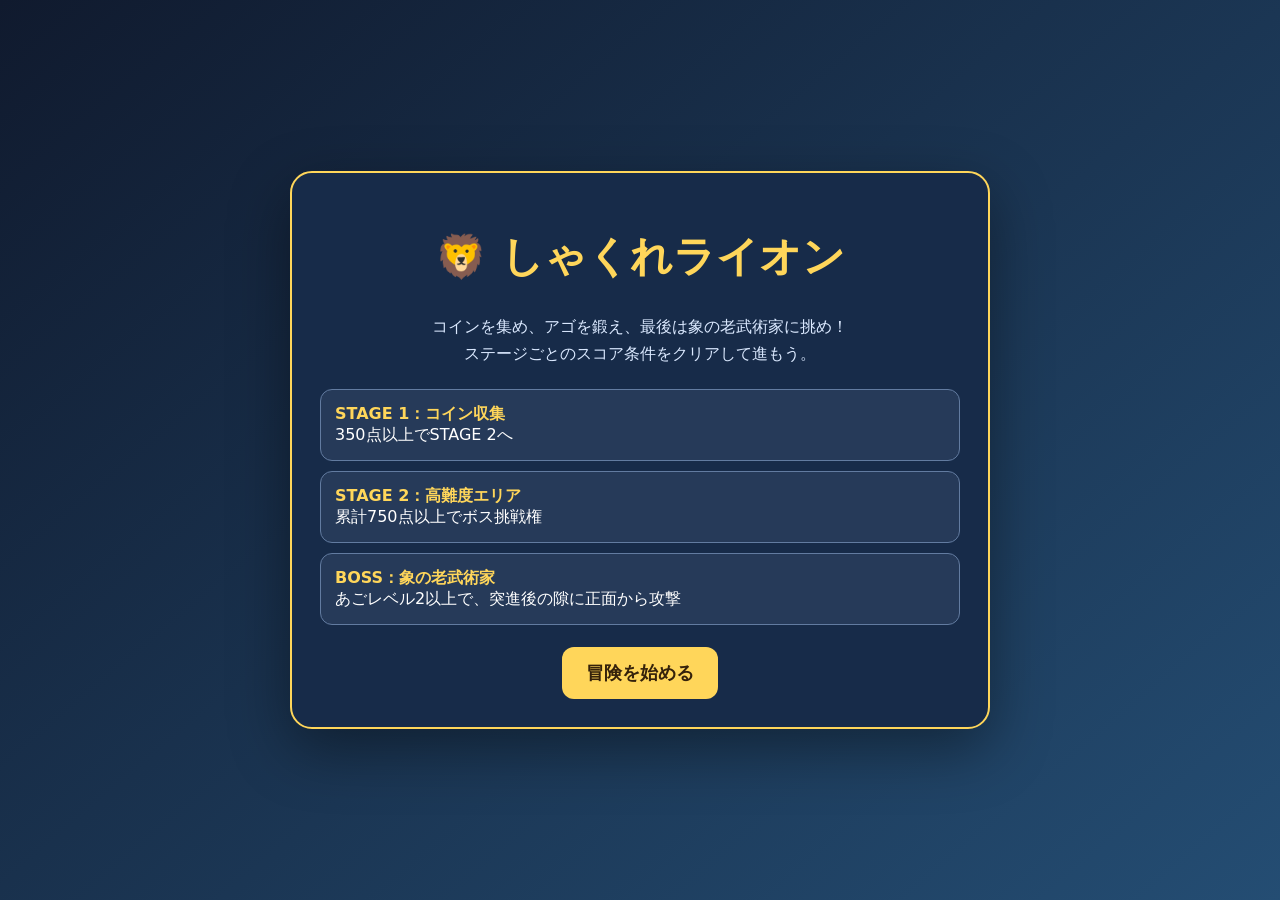
==== index.html @ 74971189 "Add files via upload" ====
<!doctype html><html lang="ja"><head><meta charset="utf-8"><meta name="viewport" content="width=device-width,initial-scale=1"><title>しゃくれライオン・アドベンチャー</title><style>*{box-sizing:border-box}body{margin:0;background:linear-gradient(140deg,#101a2e,#244d73);color:white;font-family:system-ui,sans-serif;min-height:100vh;display:grid;place-items:center;padding:18px}.card{max-width:700px;width:100%;padding:28px;border:2px solid #ffd65a;border-radius:22px;background:#172b49;text-align:center;box-shadow:0 20px 60px #0006}h1{color:#ffd65a;font-size:clamp(26px,6vw,42px)}p{line-height:1.7;color:#dbe9ff}.stages{display:grid;gap:10px;text-align:left;margin:22px 0}.stage{padding:14px;border-radius:12px;background:#263a59;border:1px solid #627ba0}.stage b{color:#ffd65a}button{border:0;border-radius:12px;background:#ffd65a;color:#35220b;font-weight:900;font-size:18px;padding:14px 24px;cursor:pointer}</style></head><body><main class="card"><h1>🦁 しゃくれライオン</h1><p>コインを集め、アゴを鍛え、最後は象の老武術家に挑め！<br>ステージごとのスコア条件をクリアして進もう。</p><div class="stages"><div class="stage"><b>STAGE 1：コイン収集</b><br>350点以上でSTAGE 2へ</div><div class="stage"><b>STAGE 2：高難度エリア</b><br>累計750点以上でボス挑戦権</div><div class="stage"><b>BOSS：象の老武術家</b><br>あごレベル2以上で、突進後の隙に正面から攻撃</div></div><button onclick="localStorage.removeItem('shakureLionCarryScore');location.href='stage1.html'">冒険を始める</button></main></body></html>
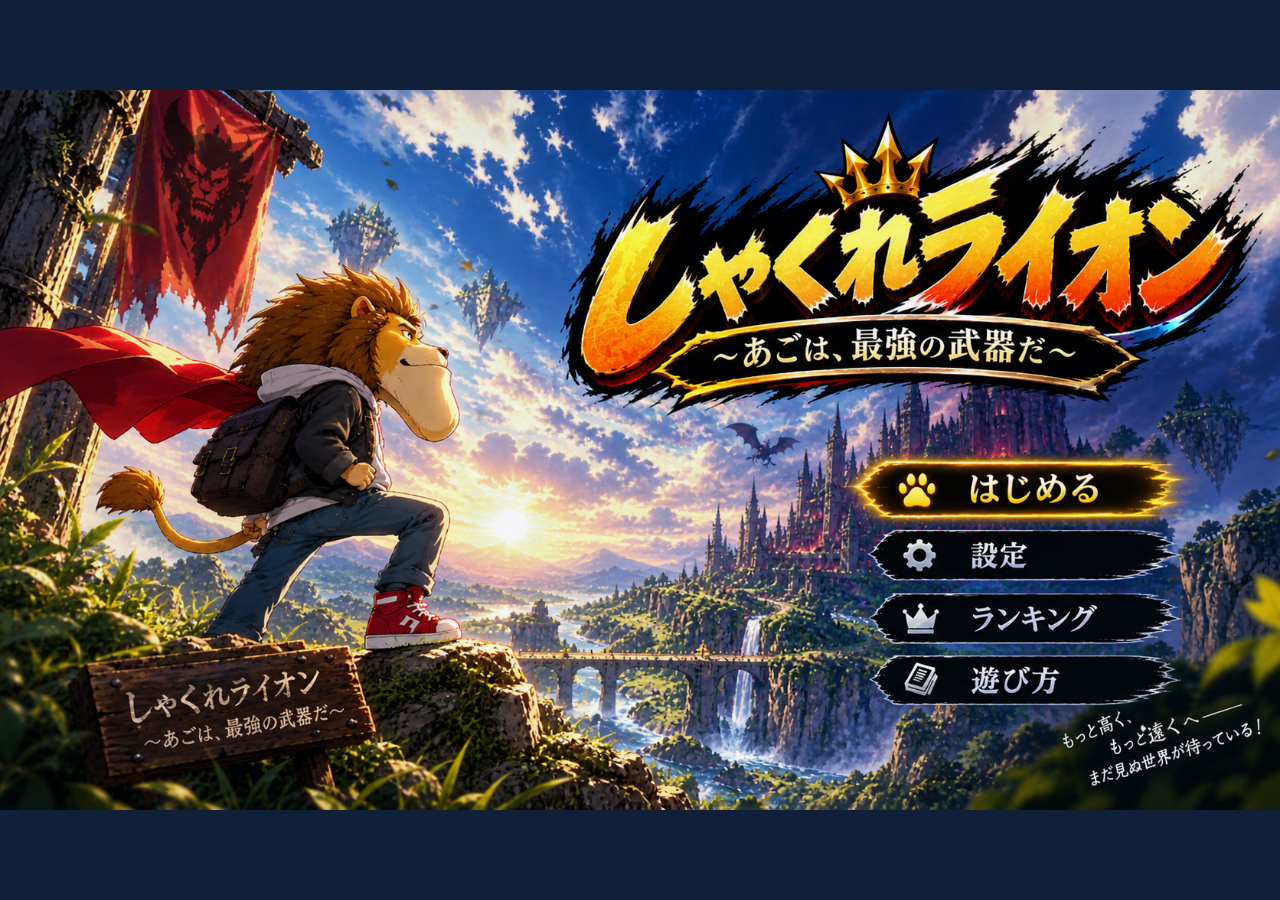
==== commit f78dcafc: "Add files via upload" ====
--- a/index.html
+++ b/index.html
@@ -1 +1 @@
-<!doctype html><html lang="ja"><head><meta charset="utf-8"><meta name="viewport" content="width=device-width,initial-scale=1"><title>しゃくれライオン・アドベンチャー</title><style>*{box-sizing:border-box}body{margin:0;background:linear-gradient(140deg,#101a2e,#244d73);color:white;font-family:system-ui,sans-serif;min-height:100vh;display:grid;place-items:center;padding:18px}.card{max-width:700px;width:100%;padding:28px;border:2px solid #ffd65a;border-radius:22px;background:#172b49;text-align:center;box-shadow:0 20px 60px #0006}h1{color:#ffd65a;font-size:clamp(26px,6vw,42px)}p{line-height:1.7;color:#dbe9ff}.stages{display:grid;gap:10px;text-align:left;margin:22px 0}.stage{padding:14px;border-radius:12px;background:#263a59;border:1px solid #627ba0}.stage b{color:#ffd65a}button{border:0;border-radius:12px;background:#ffd65a;color:#35220b;font-weight:900;font-size:18px;padding:14px 24px;cursor:pointer}</style></head><body><main class="card"><h1>🦁 しゃくれライオン</h1><p>コインを集め、アゴを鍛え、最後は象の老武術家に挑め！<br>ステージごとのスコア条件をクリアして進もう。</p><div class="stages"><div class="stage"><b>STAGE 1：コイン収集</b><br>350点以上でSTAGE 2へ</div><div class="stage"><b>STAGE 2：高難度エリア</b><br>累計750点以上でボス挑戦権</div><div class="stage"><b>BOSS：象の老武術家</b><br>あごレベル2以上で、突進後の隙に正面から攻撃</div></div><button onclick="localStorage.removeItem('shakureLionCarryScore');location.href='stage1.html'">冒険を始める</button></main></body></html>+<!doctype html><html lang="ja"><head><meta charset="utf-8"><meta name="viewport" content="width=device-width,initial-scale=1,maximum-scale=1,user-scalable=no"><title>しゃくれライオン</title><style>*{box-sizing:border-box}html,body{margin:0;width:100%;height:100%;overflow:hidden;background:#08101e;font-family:system-ui,sans-serif}body{display:grid;place-items:center}.title{position:relative;width:100vw;height:100dvh;overflow:hidden;background:#102039}.title img{width:100%;height:100%;object-fit:contain;display:block}.start{position:absolute;left:64%;top:54%;width:29%;height:12%;border:0;border-radius:999px;background:transparent;color:transparent;cursor:pointer;touch-action:manipulation}.start:focus-visible{outline:4px solid #fff}.rotate{display:none}@media(orientation:portrait) and (max-width:900px){.title{display:none}.rotate{display:flex;position:fixed;inset:0;align-items:center;justify-content:center;background:#101a2e;color:#fff;font-size:22px;font-weight:900;text-align:center;padding:24px}}</style></head><body><div class="title"><img alt="しゃくれライオン タイトル画面" src="[data-uri]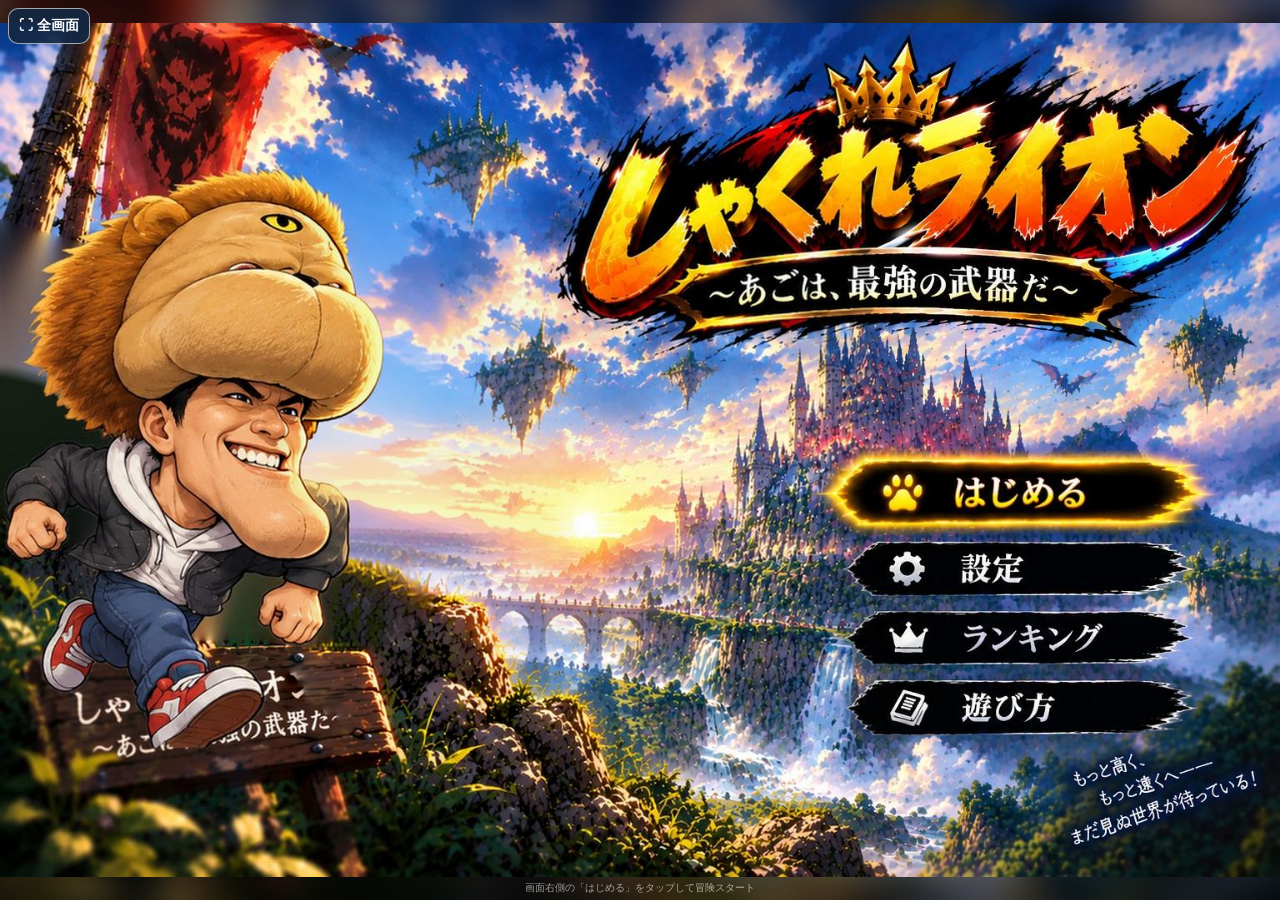
==== commit 2ed94076: "Add files via upload" ====
--- a/index.html
+++ b/index.html
@@ -1 +1,4 @@
-<!doctype html><html lang="ja"><head><meta charset="utf-8"><meta name="viewport" content="width=device-width,initial-scale=1,maximum-scale=1,user-scalable=no"><title>しゃくれライオン</title><style>*{box-sizing:border-box}html,body{margin:0;width:100%;height:100%;overflow:hidden;background:#08101e;font-family:system-ui,sans-serif}body{display:grid;place-items:center}.title{position:relative;width:100vw;height:100dvh;overflow:hidden;background:#102039}.title img{width:100%;height:100%;object-fit:contain;display:block}.start{position:absolute;left:64%;top:54%;width:29%;height:12%;border:0;border-radius:999px;background:transparent;color:transparent;cursor:pointer;touch-action:manipulation}.start:focus-visible{outline:4px solid #fff}.rotate{display:none}@media(orientation:portrait) and (max-width:900px){.title{display:none}.rotate{display:flex;position:fixed;inset:0;align-items:center;justify-content:center;background:#101a2e;color:#fff;font-size:22px;font-weight:900;text-align:center;padding:24px}}</style></head><body><div class="title"><img alt="しゃくれライオン タイトル画面" src="[data-uri]